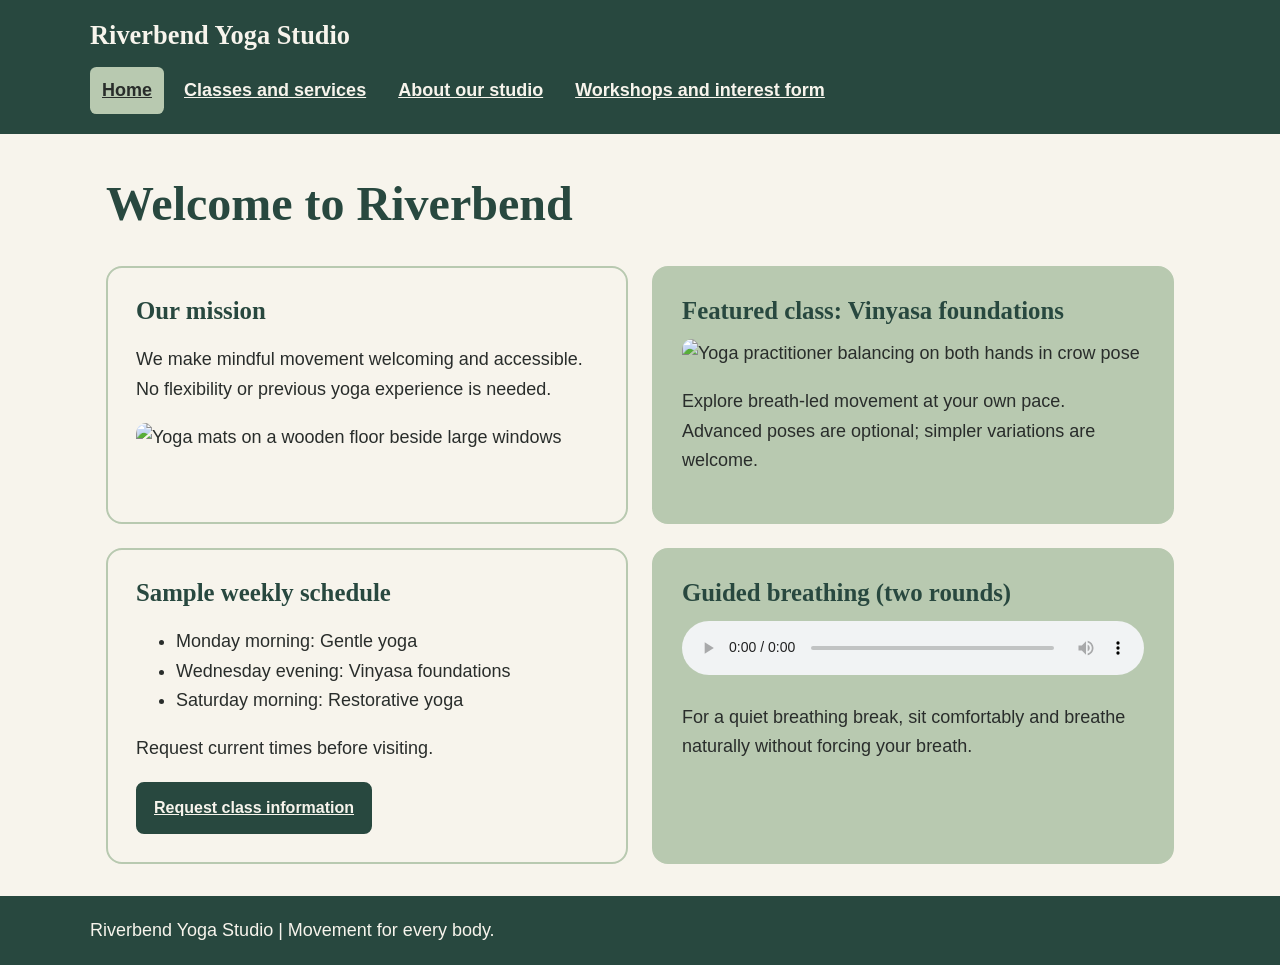
==== index.html @ 96678e94 "Add files via upload" ====
<!DOCTYPE html>
<html lang="en">
<head>
  <meta charset="UTF-8">
  <meta name="viewport" content="width=device-width, initial-scale=1">
  <title>Welcome to Riverbend | Riverbend Yoga Studio</title>
  <link rel="stylesheet" href="styles.css">
</head>
<body>
  <header>
    <p>Riverbend Yoga Studio</p>
    <nav aria-label="Main navigation">
      <ul>
        <li><a href="index.html" aria-current="page">Home</a></li>
        <li><a href="services.html">Classes and services</a></li>
        <li><a href="about.html">About our studio</a></li>
        <li><a href="events.html">Workshops and interest form</a></li>
      </ul>
    </nav>
  </header>
  <main>
    <h1>Welcome to Riverbend</h1>
    <section>
      <h2>Our mission</h2>
      <p>We make mindful movement welcoming and accessible.
        No flexibility or previous yoga experience is needed.</p>
      <img src="media/yoga-studio_c.png"
        alt="Yoga mats on a wooden floor beside large windows" width="320">
    </section>
    <section>
      <h2>Featured class: Vinyasa foundations</h2>
      <picture>
        <source media="(min-width: 800px)"
          srcset="media/yoga-feature-large_c.png">
        <img src="media/yoga-feature-small.png" width="320"
          alt="Yoga practitioner balancing on both hands in crow pose">
      </picture>
      <p>Explore breath-led movement at your own pace.
        Advanced poses are optional; simpler variations are welcome.</p>
    </section>
    <section>
      <h2>Sample weekly schedule</h2>
      <ul>
        <li>Monday morning: Gentle yoga</li>
        <li>Wednesday evening: Vinyasa foundations</li>
        <li>Saturday morning: Restorative yoga</li>
      </ul>
      <p>Request current times before visiting.</p>
      <a href="events.html">Request class information</a>
    </section>
    <section>
      <h2>Guided breathing (two rounds)</h2>
      <audio controls preload="metadata">
        <source src="media/yoga-breathing-44s.mp3" type="audio/mpeg">
        Your browser cannot play this audio.
        <a href="media/yoga-breathing-44s.mp3">Download the breathing audio</a>.
      </audio>
      <p>For a quiet breathing break, sit comfortably and breathe
        naturally without forcing your breath.</p>
    </section>
  </main>
  <footer>
    <p>Riverbend Yoga Studio | Movement for every body.</p>
  </footer>
</body>
</html>
---- styles.css ----
:root { --forest:#28483F; --sage:#B8C9B0; --cream:#F7F4EC; --ink:#292D2B; }
* { box-sizing:border-box; }
body { margin:0; background:var(--cream); color:var(--ink); font: 1.125rem/1.65 Arial,sans-serif; }
header, footer { background:var(--forest); color:var(--cream); padding:1.25rem max(1rem,calc((100% - 1100px)/2)); }
header > p { font: bold 1.65rem Georgia,serif; margin:0 0 1rem; }
nav ul { display:flex; flex-direction:column; gap:.5rem; list-style:none; padding:0; margin:0; }
nav a { display:block; color:var(--cream); padding:.55rem .75rem; border-radius:.4rem; }
nav a[aria-current], nav a:hover { background:var(--sage); color:var(--ink); }
main { max-width:1100px; margin:auto; padding:1.5rem 1rem; display:flex; flex-direction:column; gap:1.25rem; }
h1,h2,h3 { font-family:Georgia,serif; color:var(--forest); line-height:1.25; }
h1 { font-size:2.2rem; margin:.5rem 0; }
h2 { font-size:1.55rem; margin:0 0 .75rem; }
h3 { font-size:1.25rem; }
section { padding:1.25rem; border:2px solid var(--sage); border-radius:1rem; min-width:0; }
section:nth-of-type(even) { background:var(--sage); }
img { display:block; width:100%; max-width:100%; height:auto; border-radius:.65rem; }
figure { margin:1rem 0; } figcaption { font-size:1rem; margin-top:.5rem; }
a { color:var(--forest); font-weight:bold; }
section > a, button { display:inline-block; background:var(--forest); color:var(--cream); padding:.75rem 1rem; border-radius:.5rem; border:2px solid var(--forest); font: bold 1rem/1.5 Arial,sans-serif; }
:focus-visible { outline:3px solid var(--ink); outline-offset:4px; } header :focus-visible { outline-color:var(--cream); }
form { display:flex; flex-direction:column; gap:1rem; } fieldset { min-width:0; border:2px solid var(--forest); border-radius:.5rem; padding:1rem; } legend { font-weight:bold; } label { display:block; font-weight:bold; } input,select,textarea { width:100%; padding:.65rem; font:inherit; color:var(--ink); background:var(--cream); border:1px solid var(--forest); border-radius:.3rem; } audio { width:100%; } footer p { margin:0; }
@media (min-width: 800px) { nav ul { flex-direction:row; flex-wrap:wrap; } main { flex-direction:row; flex-wrap:wrap; gap:1.5rem; padding:2rem 1rem; } h1 { flex:0 0 100%; font-size:3rem; } main > section { flex:1 1 44%; padding:1.75rem; } }
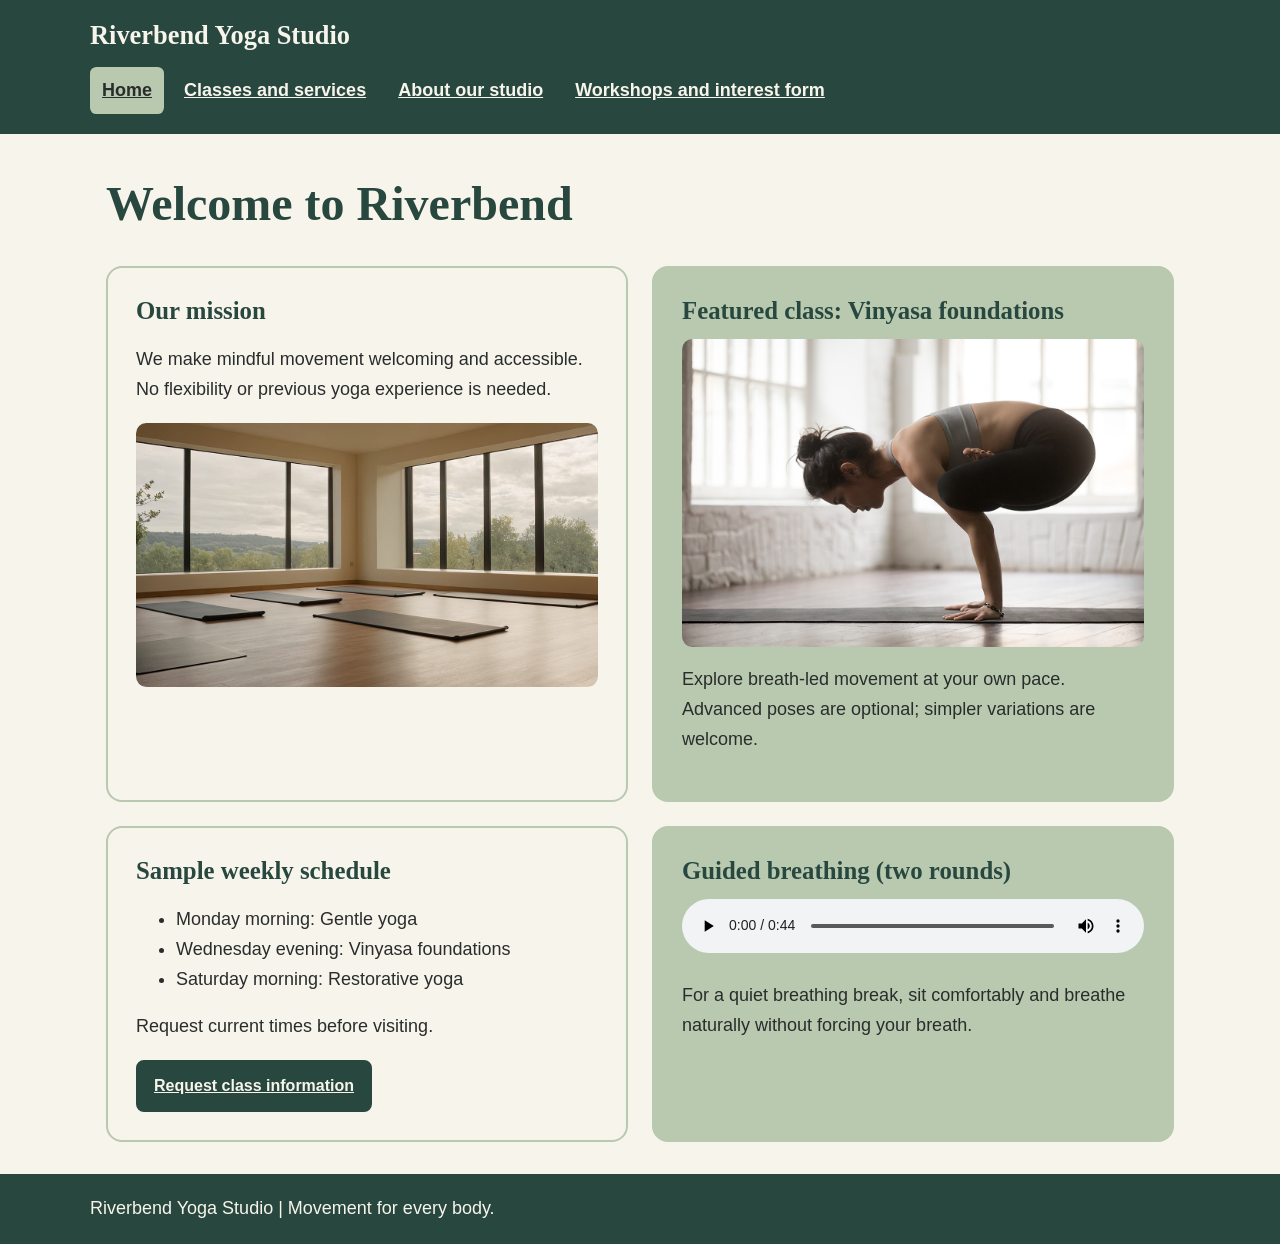
==== commit 4407e3b6: "Add files via upload" ====
--- a/index.html
+++ b/index.html
@@ -5,6 +5,7 @@
   <meta name="viewport" content="width=device-width, initial-scale=1">
   <title>Welcome to Riverbend | Riverbend Yoga Studio</title>
   <link rel="stylesheet" href="styles.css">
+  <script src="script.js" defer></script>
 </head>
 <body>
   <header>
@@ -24,15 +25,15 @@
       <h2>Our mission</h2>
       <p>We make mindful movement welcoming and accessible.
         No flexibility or previous yoga experience is needed.</p>
-      <img src="media/yoga-studio_c.png"
+      <img src="yoga-studio_c.png"
         alt="Yoga mats on a wooden floor beside large windows" width="320">
     </section>
     <section>
       <h2>Featured class: Vinyasa foundations</h2>
       <picture>
         <source media="(min-width: 800px)"
-          srcset="media/yoga-feature-large_c.png">
-        <img src="media/yoga-feature-small.png" width="320"
+          srcset="yoga-feature-large_c.png">
+        <img src="yoga-feature-small.png" width="320"
           alt="Yoga practitioner balancing on both hands in crow pose">
       </picture>
       <p>Explore breath-led movement at your own pace.
@@ -51,9 +52,9 @@
     <section>
       <h2>Guided breathing (two rounds)</h2>
       <audio controls preload="metadata">
-        <source src="media/yoga-breathing-44s.mp3" type="audio/mpeg">
+        <source src="yoga-breathing-44s.mp3" type="audio/mpeg">
         Your browser cannot play this audio.
-        <a href="media/yoga-breathing-44s.mp3">Download the breathing audio</a>.
+        <a href="yoga-breathing-44s.mp3">Download the breathing audio</a>.
       </audio>
       <p>For a quiet breathing break, sit comfortably and breathe
         naturally without forcing your breath.</p>
--- a/styles.css
+++ b/styles.css
@@ -20,3 +20,8 @@
 :focus-visible { outline:3px solid var(--ink); outline-offset:4px; } header :focus-visible { outline-color:var(--cream); }
 form { display:flex; flex-direction:column; gap:1rem; } fieldset { min-width:0; border:2px solid var(--forest); border-radius:.5rem; padding:1rem; } legend { font-weight:bold; } label { display:block; font-weight:bold; } input,select,textarea { width:100%; padding:.65rem; font:inherit; color:var(--ink); background:var(--cream); border:1px solid var(--forest); border-radius:.3rem; } audio { width:100%; } footer p { margin:0; }
 @media (min-width: 800px) { nav ul { flex-direction:row; flex-wrap:wrap; } main { flex-direction:row; flex-wrap:wrap; gap:1.5rem; padding:2rem 1rem; } h1 { flex:0 0 100%; font-size:3rem; } main > section { flex:1 1 44%; padding:1.75rem; } }
+
+.field-error { display:block; font-weight:bold; color:#292D2B; margin-top:.35rem; }
+[aria-invalid="true"] { outline:2px dashed #28483F; }
+#finder select { display:block; max-width:100%; margin:.5rem 0; }
+#saved, #form-status { font-weight:bold; }
